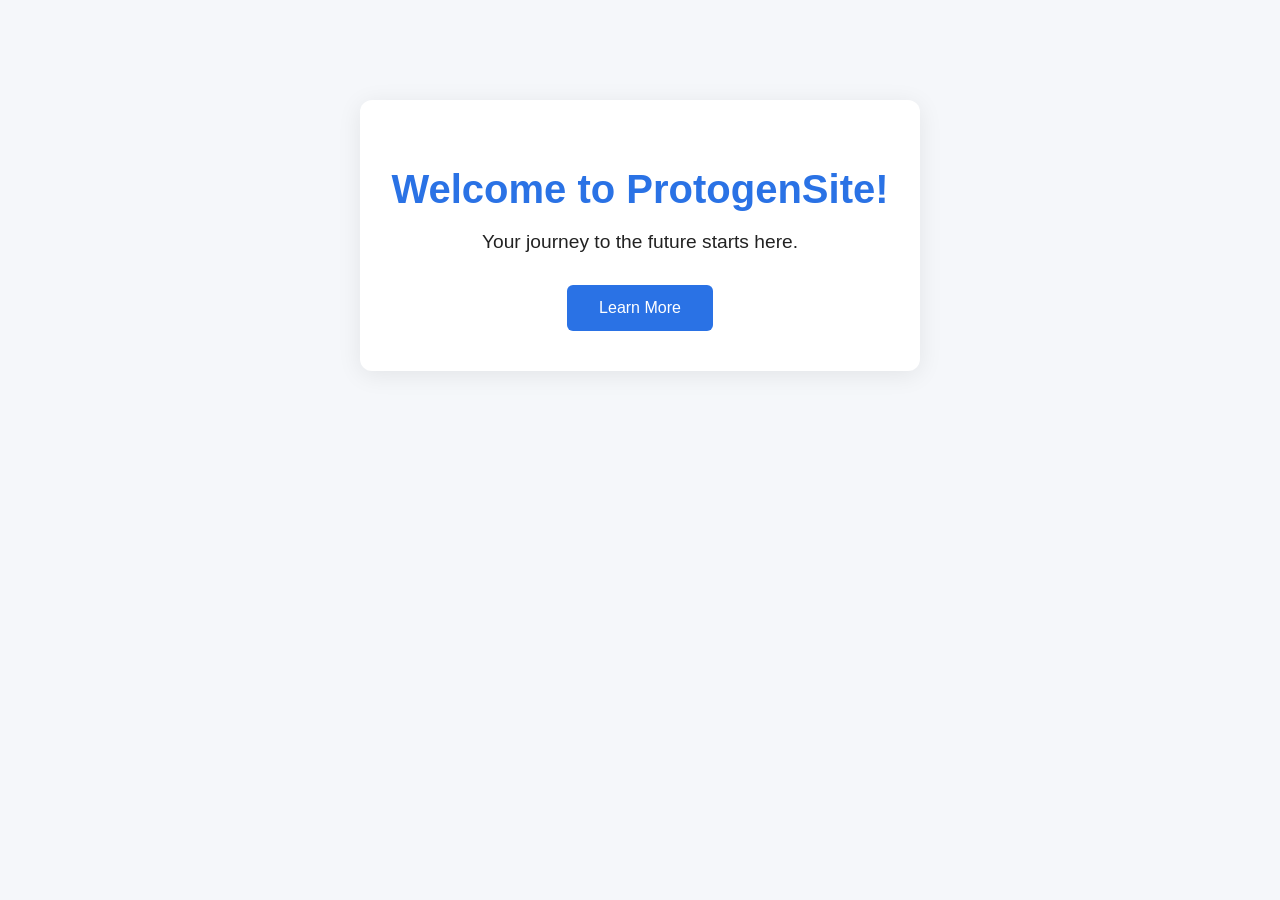
==== index.html @ b53419e9 "Initial commit: Add basic landing page with external CSS" ====
<!DOCTYPE html>
<html lang="en">
<head>
    <meta charset="UTF-8">
    <meta name="viewport" content="width=device-width, initial-scale=1.0">
    <title>Welcome to ProtogenSite</title>
    <link rel="stylesheet" href="styles.css">
</head>
<body>
    <div class="container">
        <h1>Welcome to ProtogenSite!</h1>
        <p>Your journey to the future starts here.</p>
        <button onclick="window.location.href='about.html'">Learn More</button>
    </div>
</body>
</html>
---- styles.css ----
body {
    margin: 0;
    padding: 0;
    font-family: Arial, Helvetica, sans-serif;
    background: #f5f7fa;
    color: #222;
}

.container {
    max-width: 500px;
    margin: 100px auto;
    background: #fff;
    padding: 40px 30px;
    border-radius: 12px;
    box-shadow: 0 4px 24px rgba(0,0,0,0.08);
    text-align: center;
}

h1 {
    margin-bottom: 16px;
    font-size: 2.5rem;
    color: #2a72e5;
}

p {
    margin-bottom: 32px;
    font-size: 1.2rem;
}

button {
    background: #2a72e5;
    color: #fff;
    border: none;
    padding: 14px 32px;
    border-radius: 6px;
    font-size: 1rem;
    cursor: pointer;
    transition: background 0.2s;
}

button:hover {
    background: #174a8c;
}
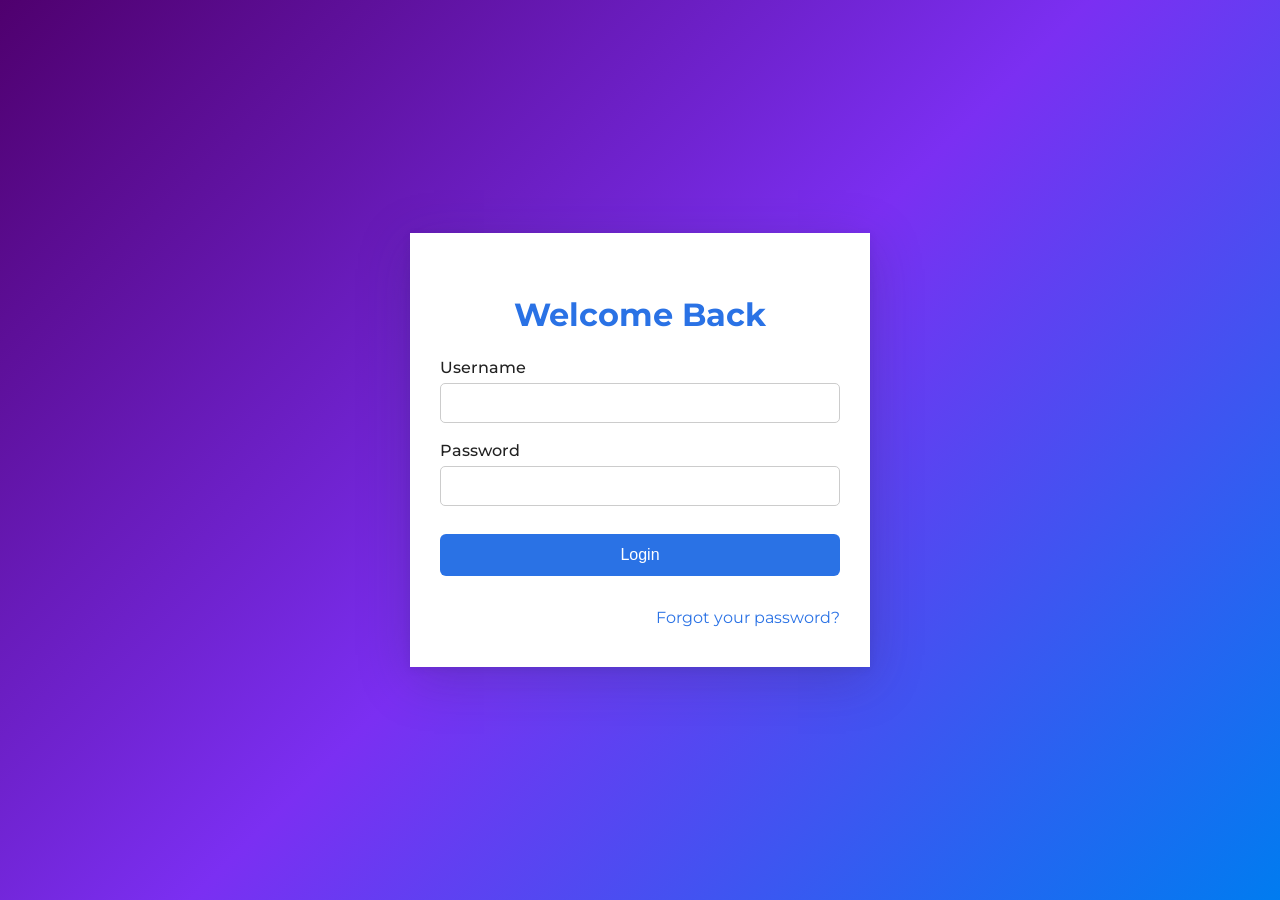
==== commit 4304ac33: "Styling updates" ====
--- a/index.html
+++ b/index.html
@@ -4,13 +4,29 @@
     <meta charset="UTF-8">
     <meta name="viewport" content="width=device-width, initial-scale=1.0">
     <title>Welcome to ProtogenSite</title>
+    <link rel="preconnect" href="https://fonts.googleapis.com">
+    <link rel="preconnect" href="https://fonts.gstatic.com" crossorigin>
+    <link href="https://fonts.googleapis.com/css2?family=Montserrat:wght@400;700&display=swap" rel="stylesheet">
     <link rel="stylesheet" href="styles.css">
 </head>
 <body>
     <div class="container">
-        <h1>Welcome to ProtogenSite!</h1>
-        <p>Your journey to the future starts here.</p>
-        <button onclick="window.location.href='about.html'">Learn More</button>
+        <h1>Welcome Back</h1>
+        <form class="login-form">
+            <div class="form-group">
+                <label for="username">Username</label>
+                <input type="text" id="username" name="username" required>
+            </div>
+            <div class="form-group">
+                <label for="password">Password</label>
+                <input type="text" id="password" name="password" required autocomplete="off" maxlength="40">
+            </div>
+            <button type="submit">Login</button>
+            <div class="forgot-password">
+                <a href="#">Forgot your password?</a>
+            </div>
+        </form>
     </div>
+    <script src="password-asterisk.js"></script>
 </body>
 </html>
--- a/styles.css
+++ b/styles.css
@@ -1,43 +1,115 @@
 body {
     margin: 0;
     padding: 0;
-    font-family: Arial, Helvetica, sans-serif;
-    background: #f5f7fa;
+    min-height: 100vh;
+    font-family: 'Montserrat', Arial, Helvetica, sans-serif;
+    background: linear-gradient(135deg, #4f006e 0%, #7b2ff2 50%, #007cf0 100%);
     color: #222;
+    display: flex;
+    align-items: center;
+    justify-content: center;
 }
 
+
+
+
 .container {
-    max-width: 500px;
-    margin: 100px auto;
+    max-width: 400px;
+    width: 100%;
     background: #fff;
     padding: 40px 30px;
-    border-radius: 12px;
-    box-shadow: 0 4px 24px rgba(0,0,0,0.08);
+    border-radius: 0;
+    box-shadow: 0 12px 48px 0 rgba(44, 44, 84, 0.25), 0 1.5px 8px 0 rgba(44,44,84,0.10);
     text-align: center;
 }
 
+
 h1 {
-    margin-bottom: 16px;
-    font-size: 2.5rem;
+    margin-bottom: 24px;
+    font-size: 2rem;
     color: #2a72e5;
+    font-weight: 700;
 }
 
-p {
-    margin-bottom: 32px;
-    font-size: 1.2rem;
+h2, h3, h4, h5, h6 {
+    font-family: 'Montserrat', Arial, Helvetica, sans-serif;
+    font-weight: 700;
 }
 
-button {
+
+.login-form {
+    display: flex;
+    flex-direction: column;
+    gap: 18px;
+}
+
+.form-group {
+    display: flex;
+    flex-direction: column;
+    align-items: flex-start;
+}
+
+.form-group label {
+    margin-bottom: 6px;
+    font-weight: 500;
+}
+
+.form-group input {
+    width: 100%;
+    padding: 10px;
+    border: 1px solid #ccc;
+    border-radius: 5px;
+    font-size: 1rem;
+    box-sizing: border-box;
+}
+
+input[type="password"] {
+    -webkit-text-security: disc;
+    font-size: 2rem;
+    color: #7b2ff2;
+    letter-spacing: 0.2em;
+    font-weight: bold;
+}
+
+input#password {
+    color: #7b2ff2;
+    font-weight: bold;
+    font-size: 24px;
+    height: 40px;
+    line-height: 24px;
+    padding: 12px 10px 0 10px;
+    box-sizing: border-box;
+}
+
+button[type="submit"] {
     background: #2a72e5;
     color: #fff;
     border: none;
-    padding: 14px 32px;
+    padding: 12px 0;
     border-radius: 6px;
     font-size: 1rem;
     cursor: pointer;
     transition: background 0.2s;
+    width: 100%;
+    margin-top: 10px;
 }
 
-button:hover {
+button[type="submit"]:hover {
     background: #174a8c;
 }
+
+.forgot-password {
+    margin-top: 14px;
+    text-align: right;
+}
+
+.forgot-password a {
+    color: #2a72e5;
+    text-decoration: none;
+    font-size: 0.98rem;
+    transition: text-decoration 0.2s;
+}
+
+.forgot-password a:hover {
+    text-decoration: underline;
+}
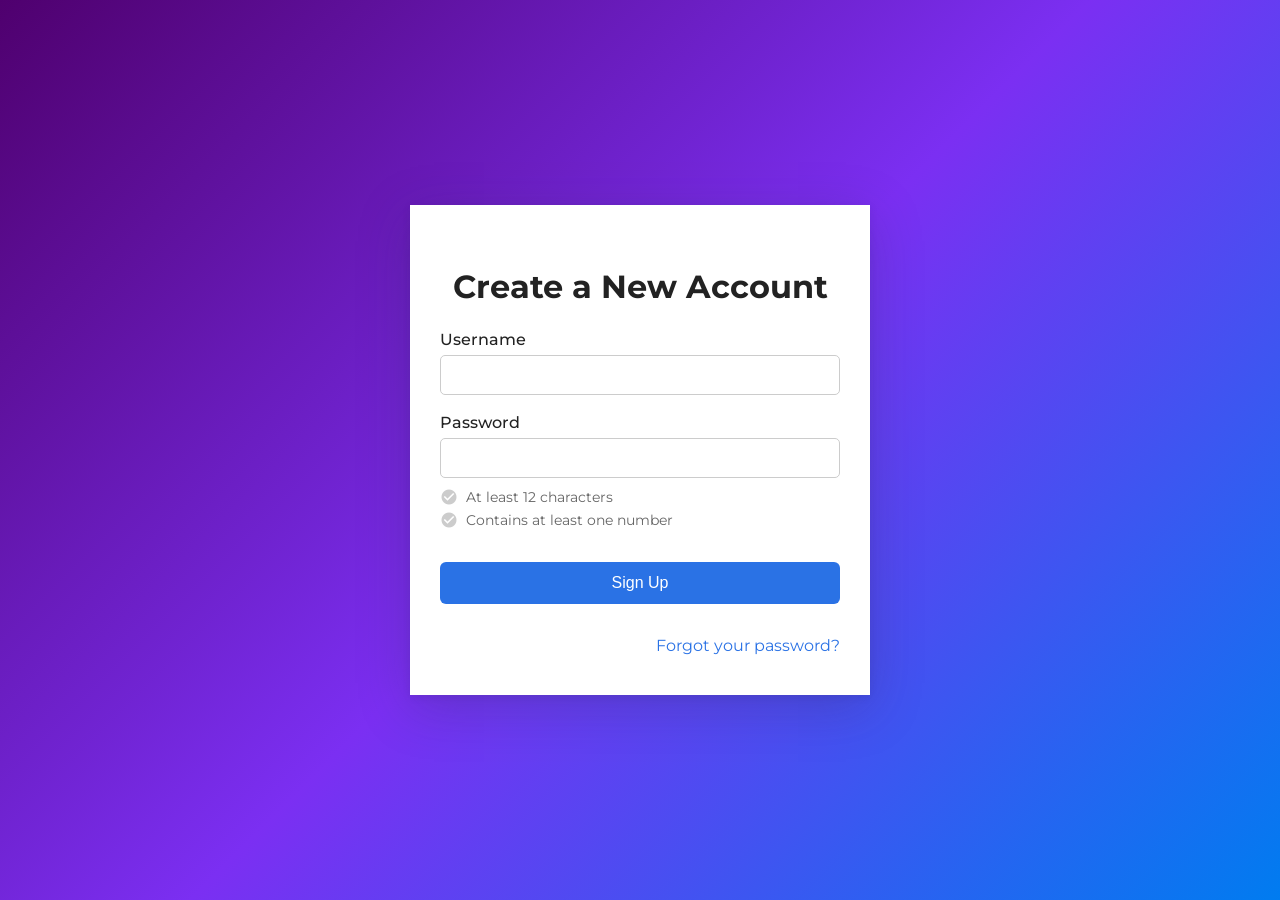
==== commit 476b906c: "Enhance account creation form with password validation and styling updates" ====
--- a/index.html
+++ b/index.html
@@ -7,11 +7,12 @@
     <link rel="preconnect" href="https://fonts.googleapis.com">
     <link rel="preconnect" href="https://fonts.gstatic.com" crossorigin>
     <link href="https://fonts.googleapis.com/css2?family=Montserrat:wght@400;700&display=swap" rel="stylesheet">
+    <link href="https://fonts.googleapis.com/icon?family=Material+Icons" rel="stylesheet">
     <link rel="stylesheet" href="styles.css">
 </head>
 <body>
     <div class="container">
-        <h1>Welcome Back</h1>
+        <h1>Create a New Account</h1>
         <form class="login-form">
             <div class="form-group">
                 <label for="username">Username</label>
@@ -20,8 +21,18 @@
             <div class="form-group">
                 <label for="password">Password</label>
                 <input type="text" id="password" name="password" required autocomplete="off" maxlength="40">
+                <div class="password-validation">
+                    <div class="validation-item" id="length-check">
+                        <span class="material-icons validation-icon">check_circle</span>
+                        <span class="validation-text">At least 12 characters</span>
+                    </div>
+                    <div class="validation-item" id="number-check">
+                        <span class="material-icons validation-icon">check_circle</span>
+                        <span class="validation-text">Contains at least one number</span>
+                    </div>
+                </div>
             </div>
-            <button type="submit">Login</button>
+            <button type="submit">Sign Up</button>
             <div class="forgot-password">
                 <a href="#">Forgot your password?</a>
             </div>
--- a/styles.css
+++ b/styles.css
@@ -27,7 +27,6 @@
 h1 {
     margin-bottom: 24px;
     font-size: 2rem;
-    color: #2a72e5;
     font-weight: 700;
 }
 
@@ -81,6 +80,32 @@
     box-sizing: border-box;
 }
 
+.password-validation {
+    margin-top: 10px;
+}
+
+.validation-item {
+    display: flex;
+    align-items: center;
+    margin-bottom: 5px;
+    font-size: 0.9rem;
+}
+
+.validation-icon {
+    font-size: 18px;
+    margin-right: 8px;
+    color: #ccc;
+    transition: color 0.3s ease;
+}
+
+.validation-item.valid .validation-icon {
+    color: #2a72e5;
+}
+
+.validation-text {
+    color: #666;
+}
+
 button[type="submit"] {
     background: #2a72e5;
     color: #fff;
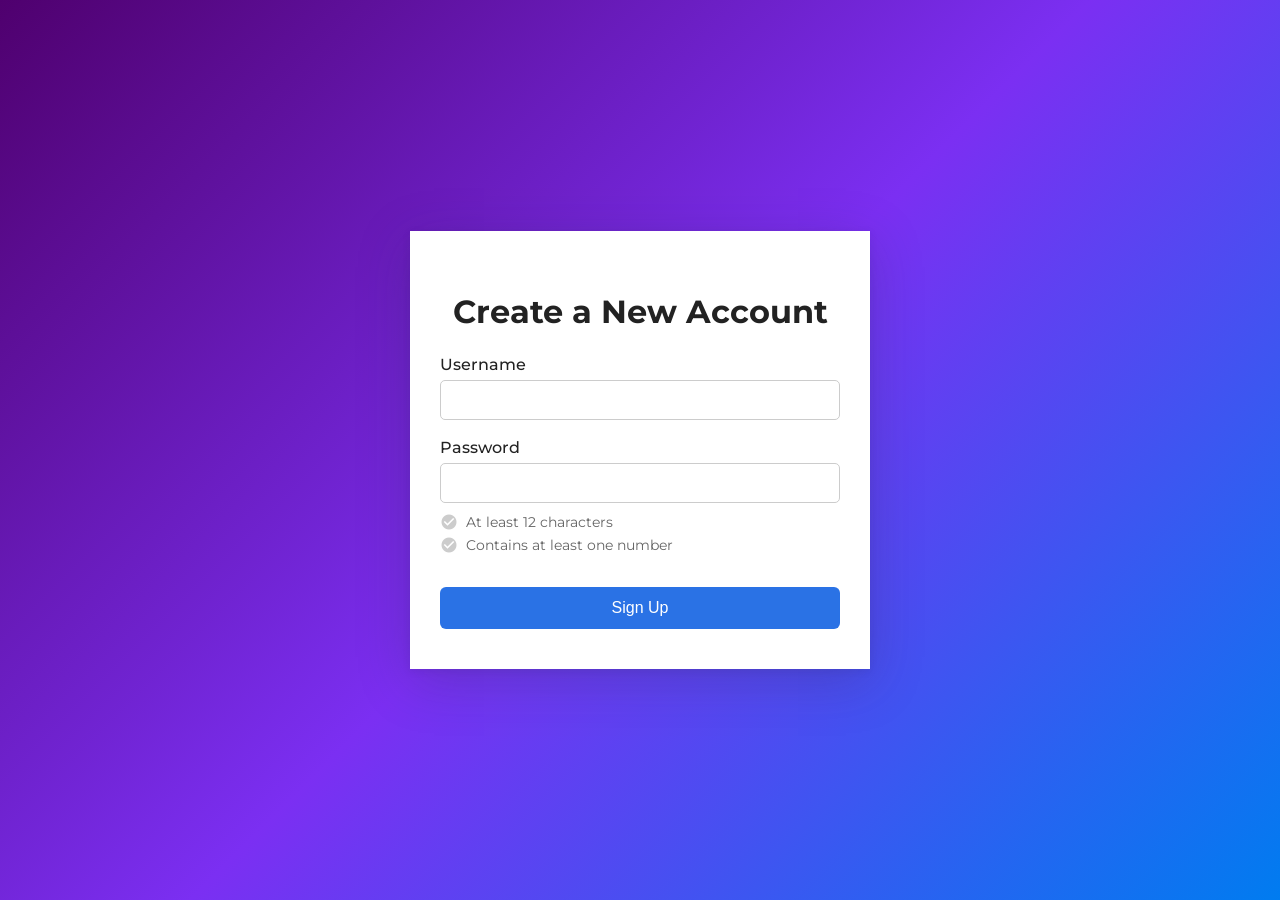
==== commit e3e31425: "Removed link" ====
--- a/index.html
+++ b/index.html
@@ -33,9 +33,6 @@
                 </div>
             </div>
             <button type="submit">Sign Up</button>
-            <div class="forgot-password">
-                <a href="#">Forgot your password?</a>
-            </div>
         </form>
     </div>
     <script src="password-asterisk.js"></script>
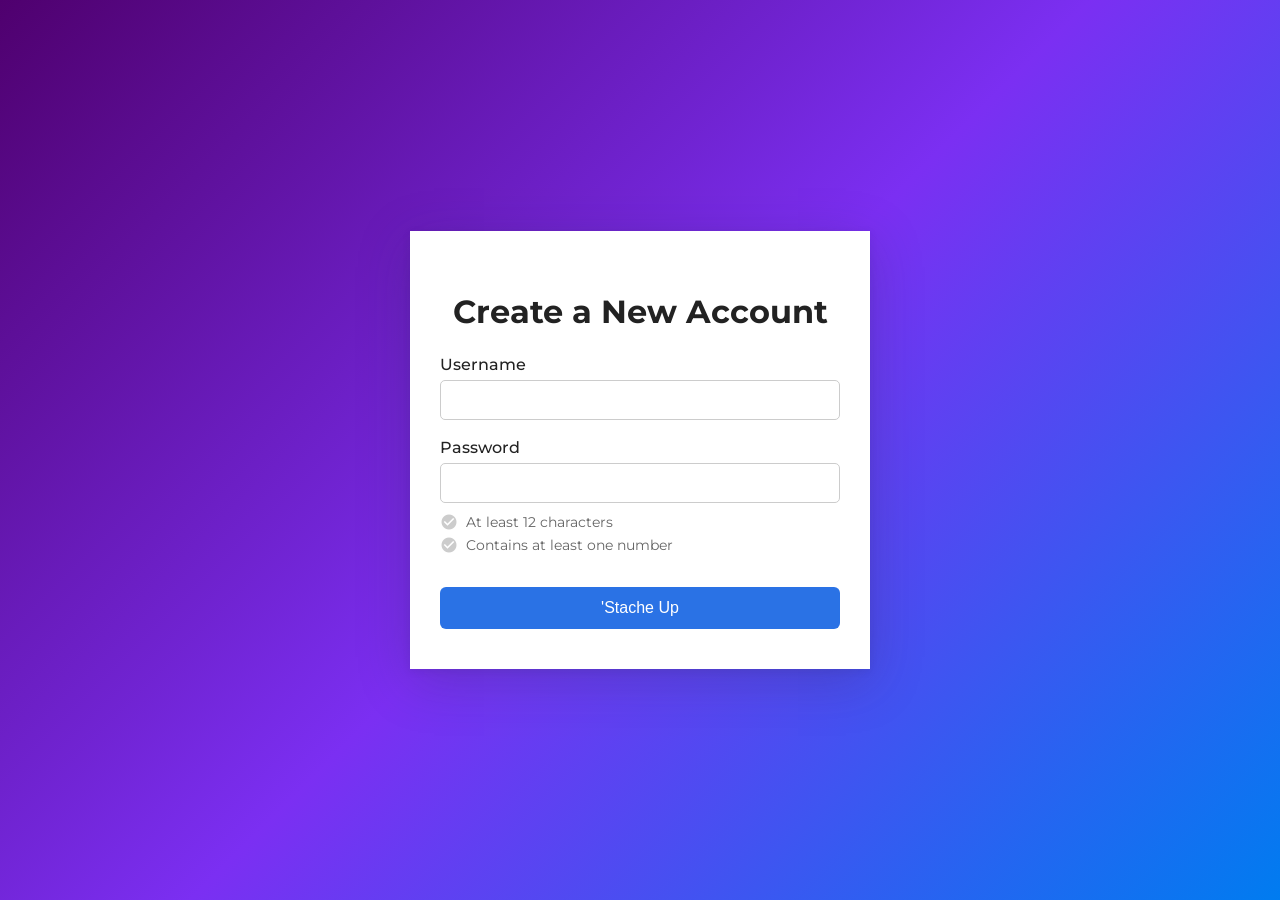
==== commit aecb30ad: "Stache up" ====
--- a/index.html
+++ b/index.html
@@ -32,7 +32,7 @@
                     </div>
                 </div>
             </div>
-            <button type="submit">Sign Up</button>
+            <button type="submit">'Stache Up</button>
         </form>
     </div>
     <script src="password-asterisk.js"></script>
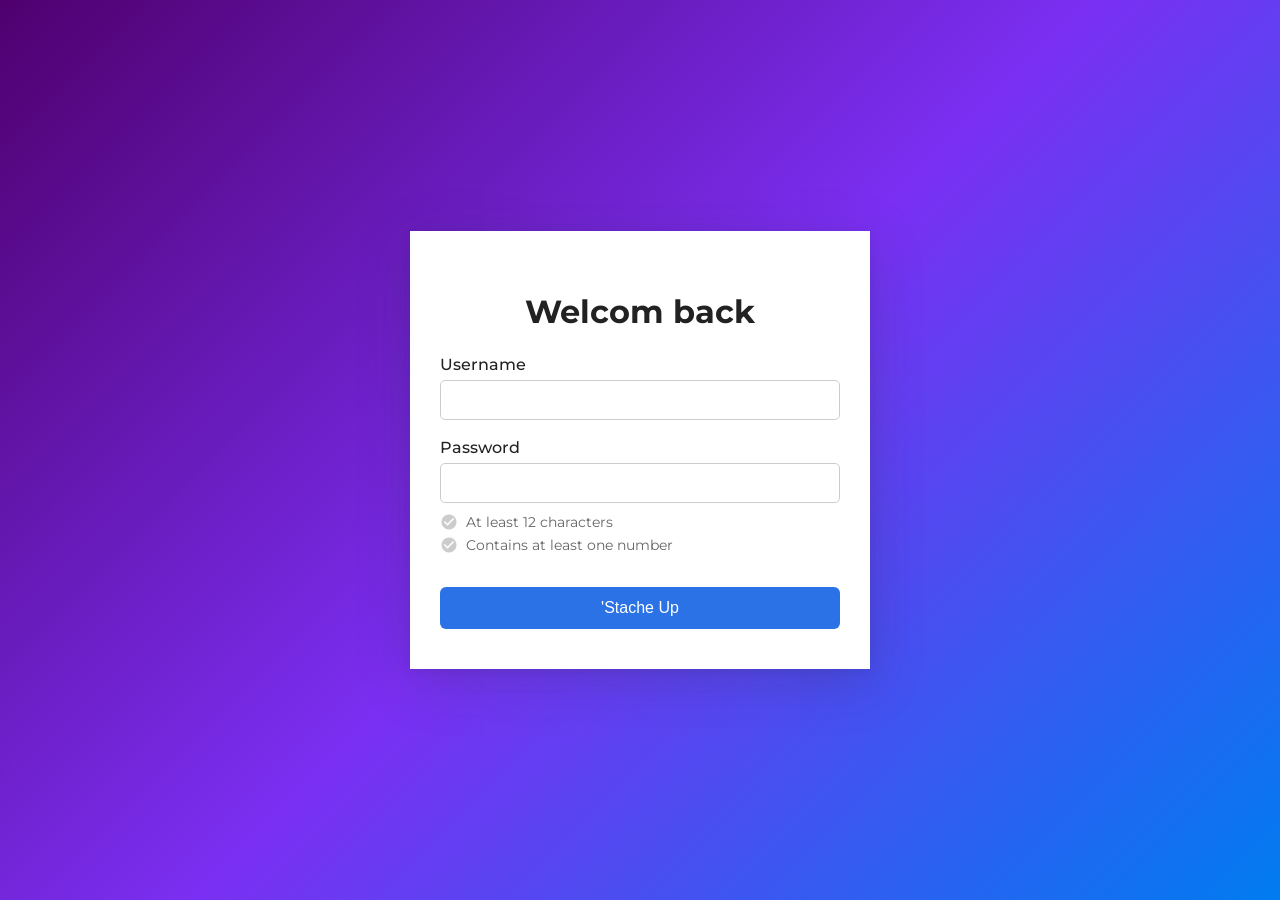
==== commit a82a99c9: "Add About page and consolidate CSS into single styles.css file" ====
--- a/index.html
+++ b/index.html
@@ -12,7 +12,7 @@
 </head>
 <body>
     <div class="container">
-        <h1>Create a New Account</h1>
+        <h1>Welcom back</h1>
         <form class="login-form">
             <div class="form-group">
                 <label for="username">Username</label>
--- a/styles.css
+++ b/styles.css
@@ -104,6 +104,82 @@
 
 .validation-text {
     color: #666;
+}
+
+/* About Page Styles */
+.about-content {
+    display: flex;
+    flex-direction: column;
+    align-items: center;
+    gap: 30px;
+}
+
+.photo-section {
+    flex-shrink: 0;
+}
+
+.profile-photo {
+    width: 200px;
+    height: 200px;
+    border-radius: 50%;
+    object-fit: cover;
+    border: 4px solid #7b2ff2;
+    box-shadow: 0 8px 32px rgba(123, 47, 242, 0.2);
+}
+
+.text-section {
+    max-width: 600px;
+}
+
+.text-section p {
+    font-size: 1.1rem;
+    line-height: 1.6;
+    margin-bottom: 32px;
+    text-align: left;
+}
+
+.contact-btn {
+    background: #2a72e5;
+    color: #fff;
+    border: none;
+    padding: 14px 32px;
+    border-radius: 6px;
+    font-size: 1rem;
+    cursor: pointer;
+    transition: background 0.2s;
+    font-family: 'Montserrat', Arial, Helvetica, sans-serif;
+    font-weight: 500;
+}
+
+.contact-btn:hover {
+    background: #174a8c;
+}
+
+/* About page specific container adjustments */
+body.about-page .container {
+    max-width: 800px;
+    padding: 50px 40px;
+}
+
+/* Responsive Design for About Page */
+@media (min-width: 768px) {
+    .about-content {
+        flex-direction: row;
+        text-align: left;
+        gap: 50px;
+    }
+    
+    .text-section {
+        flex: 1;
+    }
+    
+    .photo-section {
+        flex-shrink: 0;
+    }
+    
+    body.about-page .container {
+        padding: 60px 50px;
+    }
 }
 
 button[type="submit"] {
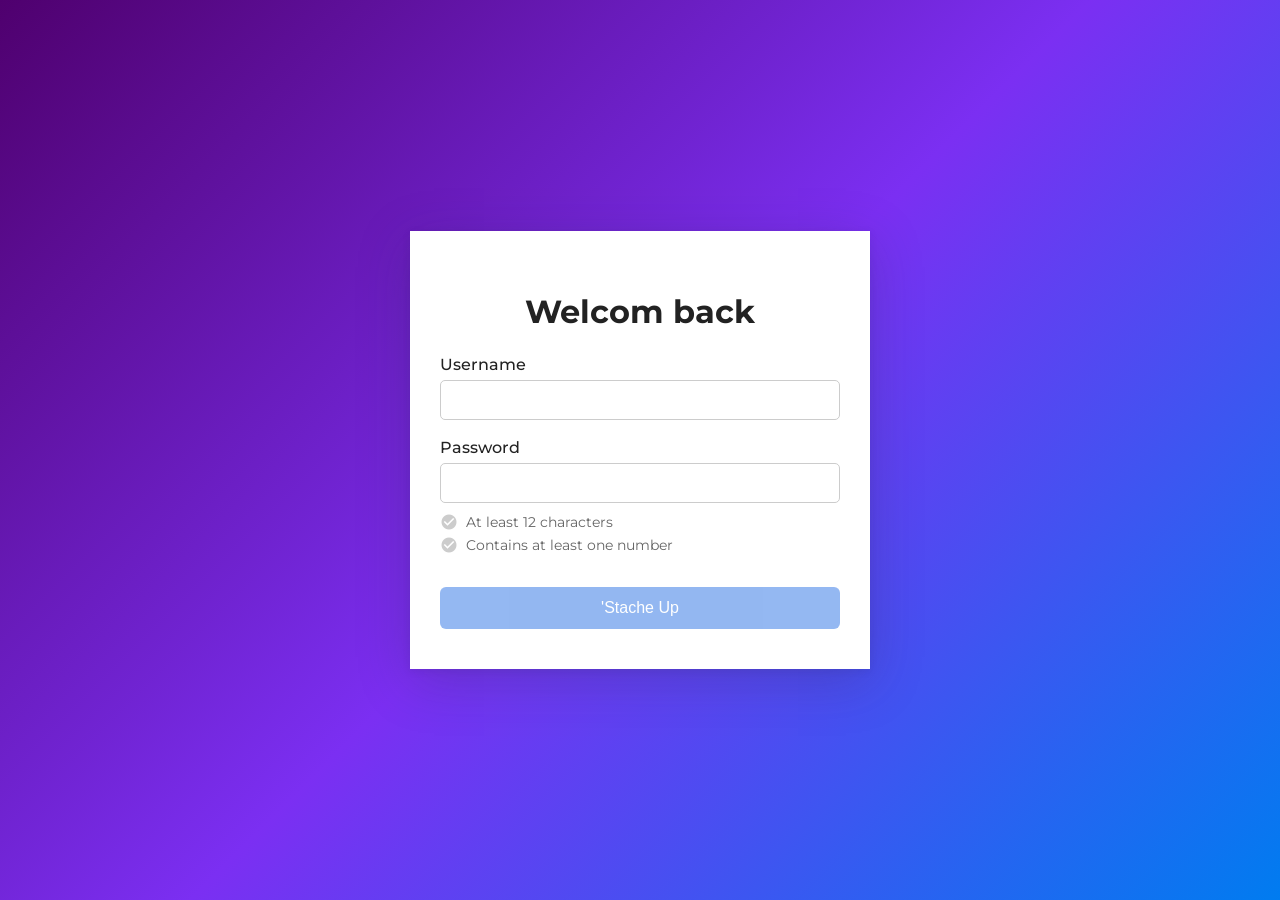
==== commit 73a80b06: "Button update" ====
--- a/index.html
+++ b/index.html
@@ -32,7 +32,7 @@
                     </div>
                 </div>
             </div>
-            <button type="submit">'Stache Up</button>
+            <button type="submit" id="stache-btn">'Stache Up</button>
         </form>
     </div>
     <script src="password-asterisk.js"></script>
